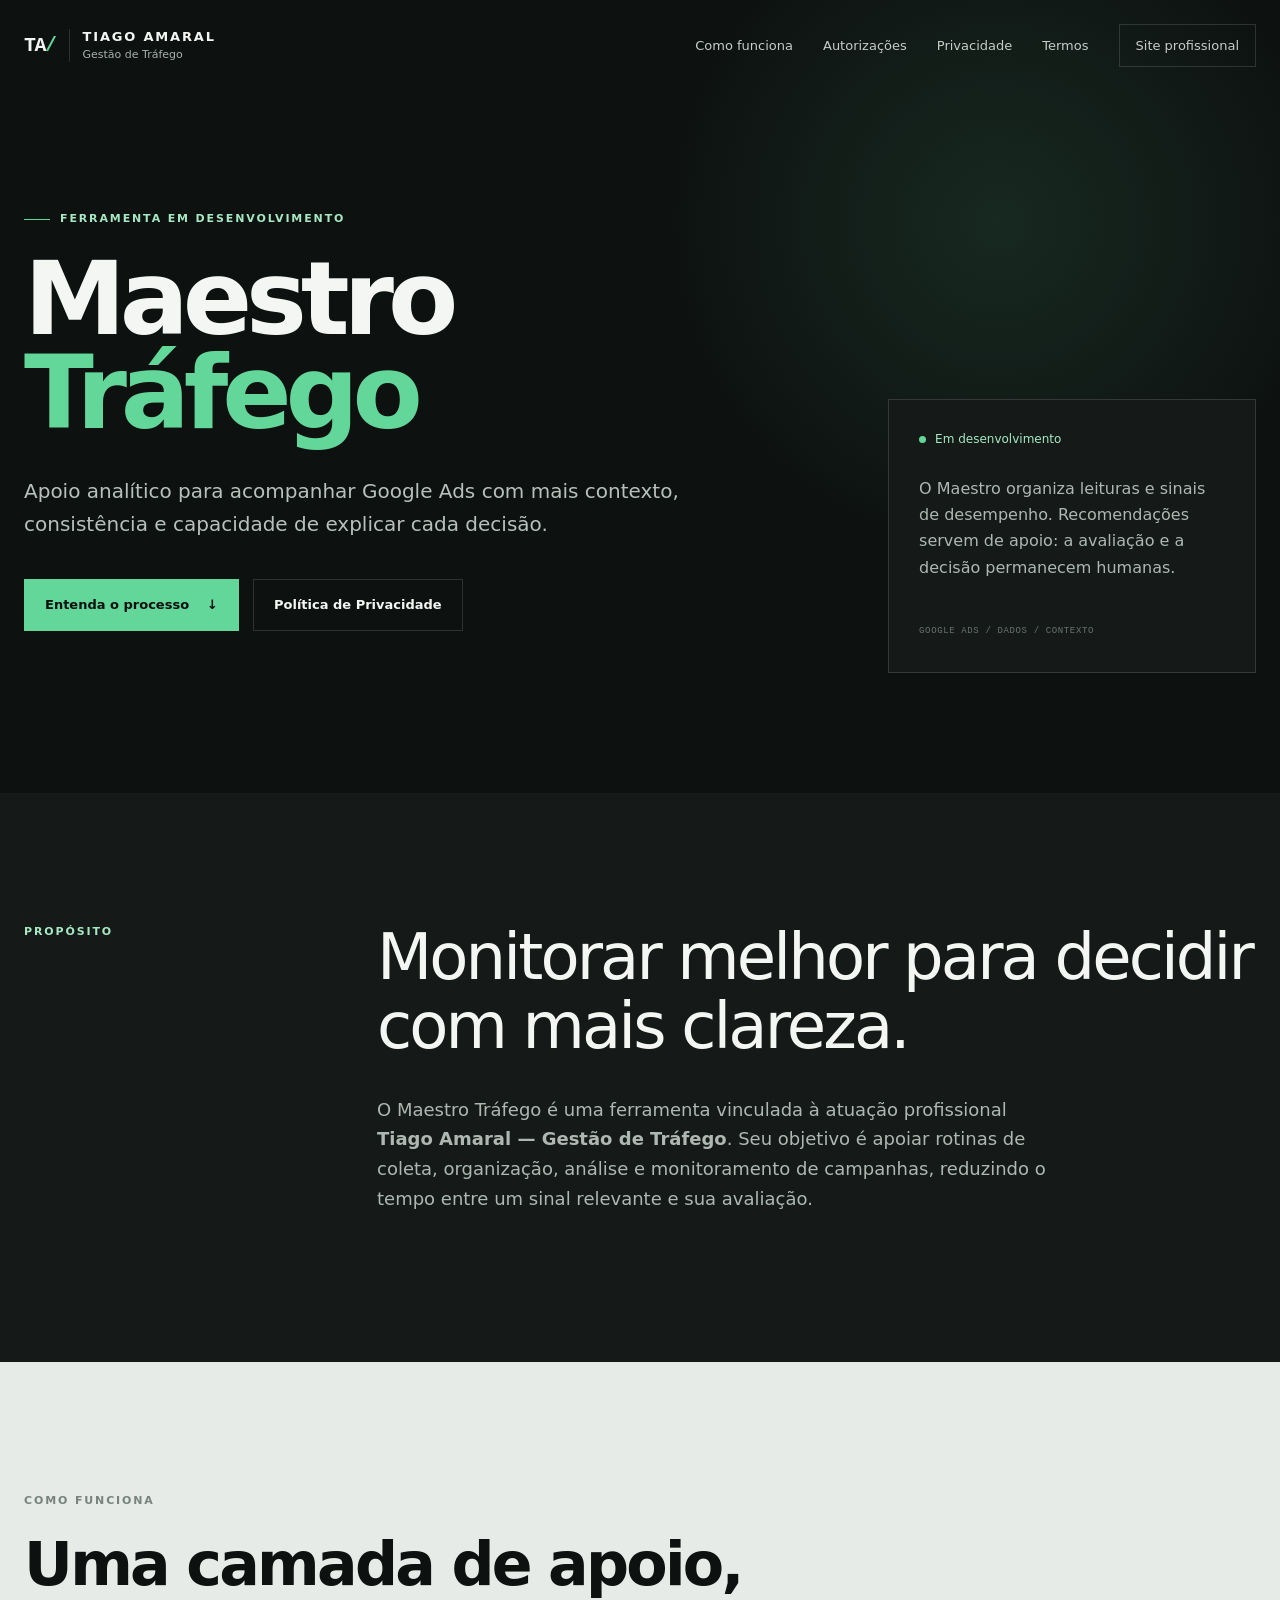
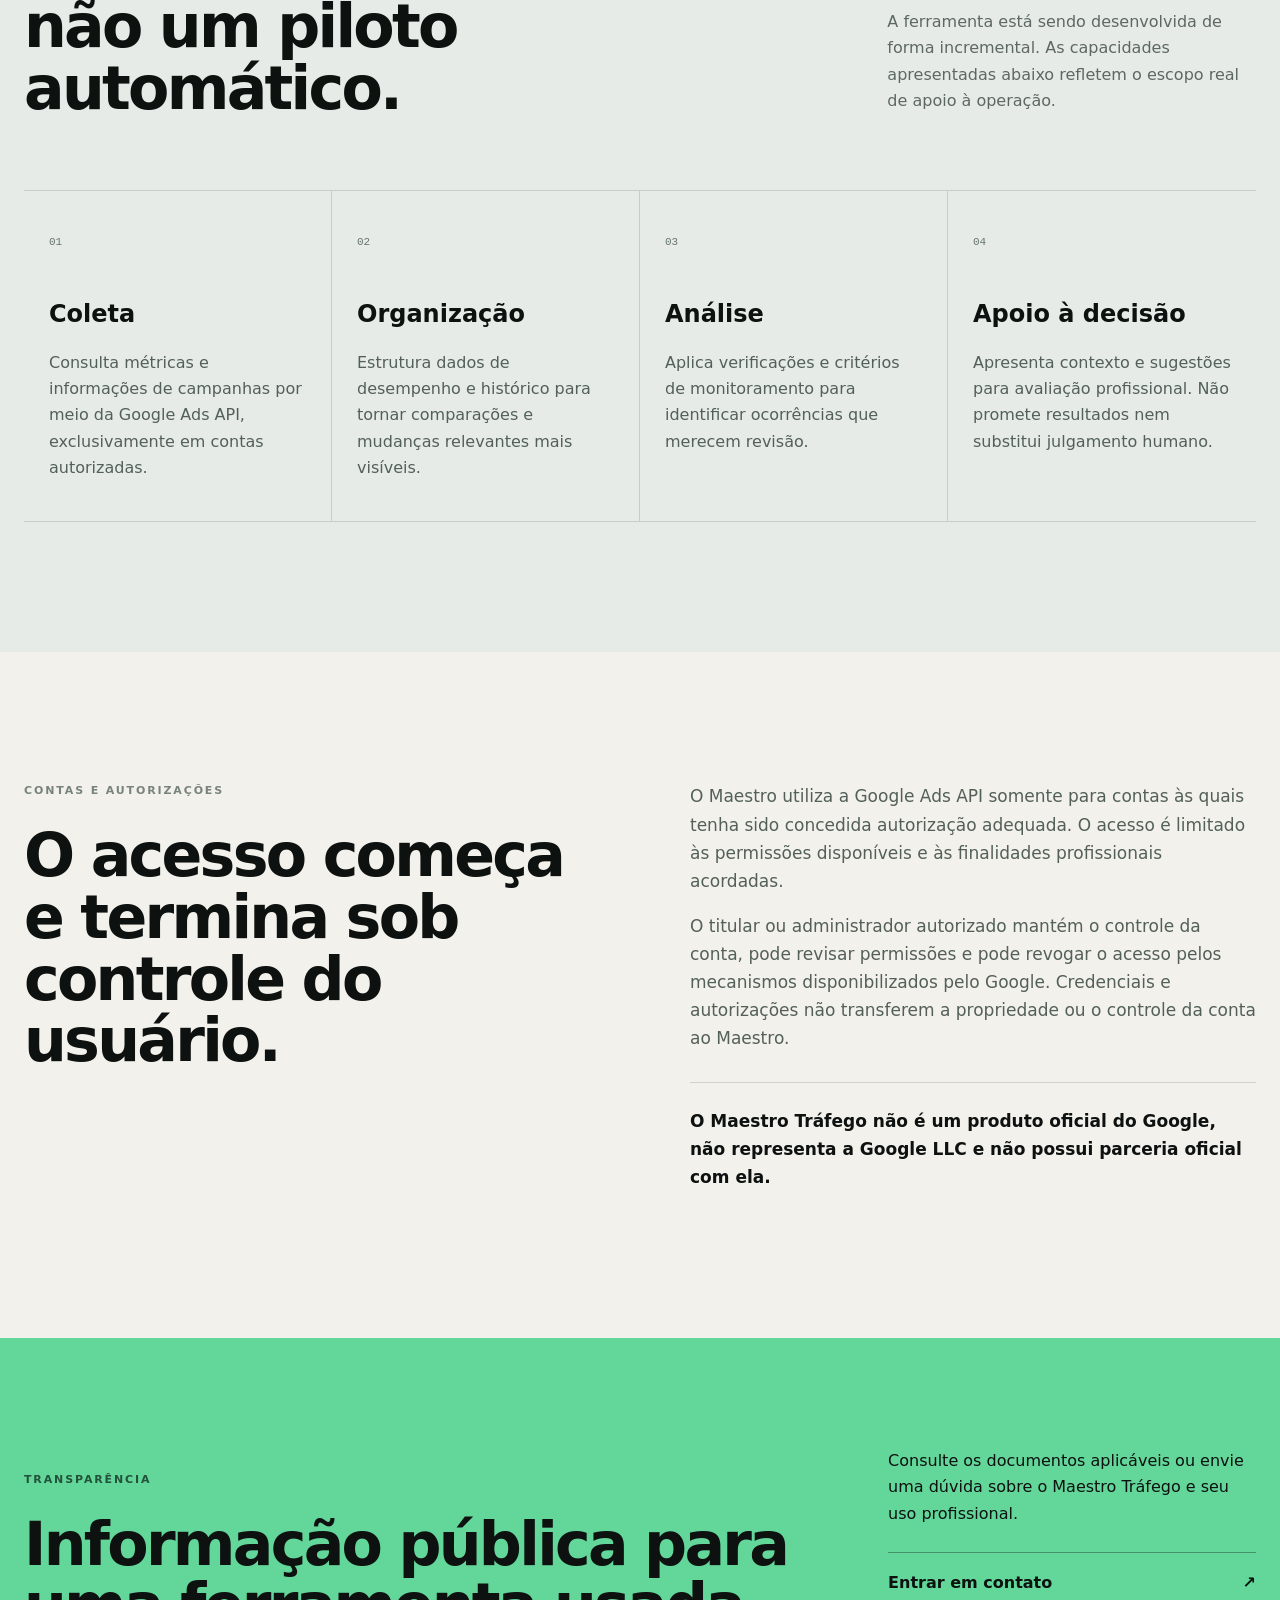
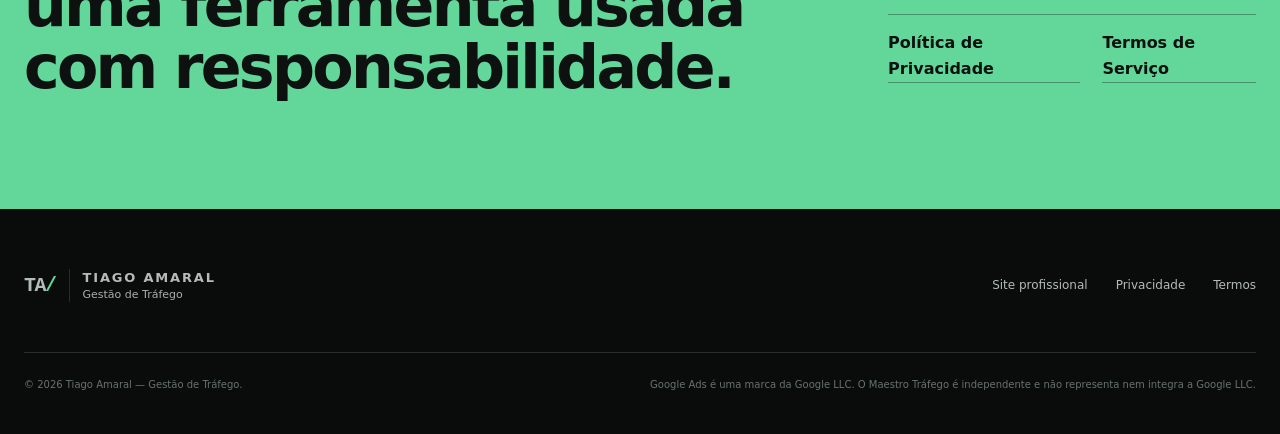
==== maestro.html @ c6087314 "Add public Maestro OAuth pages" ====
<!doctype html>
<html lang="pt-BR">
<head>
  <meta charset="utf-8">
  <meta name="viewport" content="width=device-width, initial-scale=1">
  <meta name="color-scheme" content="dark light">
  <meta name="theme-color" content="#0d1110">
  <title>Maestro Tráfego — Apoio à Gestão de Google Ads | Tiago Amaral</title>
  <meta name="description" content="Conheça o Maestro Tráfego, ferramenta em desenvolvimento para coleta, análise e monitoramento de contas Google Ads autorizadas, com decisão final humana.">
  <meta name="author" content="Tiago Amaral">
  <meta name="robots" content="index,follow,max-image-preview:large">
  <link rel="canonical" href="https://tibram88.github.io/tiago-amaral-gestao-trafego/maestro.html">
  <meta property="og:type" content="website">
  <meta property="og:locale" content="pt_BR">
  <meta property="og:title" content="Maestro Tráfego — Apoio à Gestão de Google Ads">
  <meta property="og:description" content="Coleta, análise e monitoramento de contas Google Ads autorizadas para apoiar decisões humanas.">
  <meta property="og:url" content="https://tibram88.github.io/tiago-amaral-gestao-trafego/maestro.html">
  <meta property="og:image" content="https://tibram88.github.io/tiago-amaral-gestao-trafego/assets/images/og-image.jpg">
  <meta property="og:image:width" content="1200">
  <meta property="og:image:height" content="630">
  <meta name="twitter:card" content="summary_large_image">
  <link rel="icon" href="favicon.svg" type="image/svg+xml">
  <link rel="stylesheet" href="css/style.css">
  <script defer src="js/main.js"></script>
</head>
<body class="product-page">
  <a class="skip-link" href="#conteudo">Ir para o conteúdo</a>
  <header class="site-header is-scrolled" data-header>
    <div class="container nav-wrap">
      <a class="brand" href="index.html" aria-label="Tiago Amaral — página inicial"><span class="brand-mark" aria-hidden="true">TA<span>/</span></span><span class="brand-copy"><strong>Tiago Amaral</strong><small>Gestão de Tráfego</small></span></a>
      <button class="nav-toggle" type="button" aria-expanded="false" aria-controls="menu-maestro" data-nav-toggle><span class="sr-only">Abrir menu</span><span></span><span></span></button>
      <nav id="menu-maestro" class="nav" aria-label="Navegação do Maestro" data-nav><a href="#como-funciona">Como funciona</a><a href="#autorizacoes">Autorizações</a><a href="privacy.html">Privacidade</a><a href="terms.html">Termos</a><a href="index.html" class="nav-cta">Site profissional</a></nav>
    </div>
  </header>

  <main id="conteudo">
    <section class="product-hero" aria-labelledby="maestro-title">
      <div class="container product-hero-grid">
        <div class="reveal">
          <p class="eyebrow"><span></span> Ferramenta em desenvolvimento</p>
          <h1 id="maestro-title">Maestro <em>Tráfego</em></h1>
          <p class="product-lead">Apoio analítico para acompanhar Google Ads com mais contexto, consistência e capacidade de explicar cada decisão.</p>
          <div class="hero-actions"><a class="btn btn-primary" href="#como-funciona">Entenda o processo <span aria-hidden="true">↓</span></a><a class="btn btn-ghost" href="privacy.html">Política de Privacidade</a></div>
        </div>
        <aside class="product-status reveal reveal-delay" aria-label="Estado atual do Maestro Tráfego">
          <span class="status"><i></i> Em desenvolvimento</span>
          <p>O Maestro organiza leituras e sinais de desempenho. Recomendações servem de apoio: a avaliação e a decisão permanecem humanas.</p>
          <small class="mono">GOOGLE ADS / DADOS / CONTEXTO</small>
        </aside>
      </div>
    </section>

    <section class="statement section-dark" aria-labelledby="proposito-title">
      <div class="container statement-grid reveal"><p class="section-kicker">Propósito</p><div><h2 id="proposito-title">Monitorar melhor para decidir com mais clareza.</h2><p>O Maestro Tráfego é uma ferramenta vinculada à atuação profissional <strong>Tiago Amaral — Gestão de Tráfego</strong>. Seu objetivo é apoiar rotinas de coleta, organização, análise e monitoramento de campanhas, reduzindo o tempo entre um sinal relevante e sua avaliação.</p></div></div>
    </section>

    <section class="product-process section-mist" id="como-funciona" aria-labelledby="process-title">
      <div class="container">
        <div class="section-head reveal"><div><p class="section-kicker">Como funciona</p><h2 id="process-title">Uma camada de apoio, não um piloto automático.</h2></div><p>A ferramenta está sendo desenvolvida de forma incremental. As capacidades apresentadas abaixo refletem o escopo real de apoio à operação.</p></div>
        <div class="product-grid">
          <article class="product-card reveal"><span>01</span><h3>Coleta</h3><p>Consulta métricas e informações de campanhas por meio da Google Ads API, exclusivamente em contas autorizadas.</p></article>
          <article class="product-card reveal"><span>02</span><h3>Organização</h3><p>Estrutura dados de desempenho e histórico para tornar comparações e mudanças relevantes mais visíveis.</p></article>
          <article class="product-card reveal"><span>03</span><h3>Análise</h3><p>Aplica verificações e critérios de monitoramento para identificar ocorrências que merecem revisão.</p></article>
          <article class="product-card reveal"><span>04</span><h3>Apoio à decisão</h3><p>Apresenta contexto e sugestões para avaliação profissional. Não promete resultados nem substitui julgamento humano.</p></article>
        </div>
      </div>
    </section>

    <section class="product-access section-light" id="autorizacoes" aria-labelledby="access-title">
      <div class="container access-grid">
        <div class="reveal"><p class="section-kicker">Contas e autorizações</p><h2 id="access-title">O acesso começa e termina sob controle do usuário.</h2></div>
        <div class="access-copy reveal"><p>O Maestro utiliza a Google Ads API somente para contas às quais tenha sido concedida autorização adequada. O acesso é limitado às permissões disponíveis e às finalidades profissionais acordadas.</p><p>O titular ou administrador autorizado mantém o controle da conta, pode revisar permissões e pode revogar o acesso pelos mecanismos disponibilizados pelo Google. Credenciais e autorizações não transferem a propriedade ou o controle da conta ao Maestro.</p><p><strong>O Maestro Tráfego não é um produto oficial do Google, não representa a Google LLC e não possui parceria oficial com ela.</strong></p></div>
      </div>
    </section>

    <section class="contact section-accent" aria-labelledby="contact-title">
      <div class="container contact-grid reveal"><div><p class="section-kicker">Transparência</p><h2 id="contact-title">Informação pública para uma ferramenta usada com responsabilidade.</h2></div><div class="contact-side"><p>Consulte os documentos aplicáveis ou envie uma dúvida sobre o Maestro Tráfego e seu uso profissional.</p><a class="contact-link" href="mailto:tiago_bruno@msn.com">Entrar em contato <span aria-hidden="true">↗</span></a><p class="document-links"><a href="privacy.html">Política de Privacidade</a><a href="terms.html">Termos de Serviço</a></p></div></div>
    </section>
  </main>

  <footer class="site-footer"><div class="container footer-top"><a class="brand brand-footer" href="index.html"><span class="brand-mark" aria-hidden="true">TA<span>/</span></span><span class="brand-copy"><strong>Tiago Amaral</strong><small>Gestão de Tráfego</small></span></a><div class="footer-links"><a href="index.html">Site profissional</a><a href="privacy.html">Privacidade</a><a href="terms.html">Termos</a></div></div><div class="container footer-bottom"><p>© <span data-year></span> Tiago Amaral — Gestão de Tráfego.</p><p>Google Ads é uma marca da Google LLC. O Maestro Tráfego é independente e não representa nem integra a Google LLC.</p></div></footer>
</body>
</html>
---- css/style.css ----
:root{--ink:#0d1110;--ink-2:#151a18;--ink-3:#1d2421;--paper:#f3f1ec;--white:#f4f6f3;--muted:#a8b0ab;--muted-dark:#5e6862;--green:#63d69a;--green-soft:#a6e8c3;--line:rgba(242,244,241,.14);--line-dark:rgba(13,17,16,.14);--max:1240px;--radius:2px;--ease:cubic-bezier(.2,.72,.2,1);--font:Inter,ui-sans-serif,system-ui,-apple-system,BlinkMacSystemFont,"Segoe UI",sans-serif;--mono:"SFMono-Regular",Consolas,"Liberation Mono",monospace}
*{box-sizing:border-box}html{scroll-behavior:smooth}body{margin:0;background:var(--ink);color:var(--white);font-family:var(--font);font-size:16px;line-height:1.65;-webkit-font-smoothing:antialiased}img{display:block;max-width:100%;height:auto}a{color:inherit;text-decoration:none}button{font:inherit}.container{width:min(calc(100% - 48px),var(--max));margin-inline:auto}.sr-only{position:absolute;width:1px;height:1px;padding:0;margin:-1px;overflow:hidden;clip:rect(0,0,0,0);white-space:nowrap;border:0}.skip-link{position:fixed;left:16px;top:12px;z-index:9999;background:var(--green);color:var(--ink);padding:10px 14px;transform:translateY(-150%);transition:.2s}.skip-link:focus{transform:none}.site-header{position:fixed;z-index:1000;inset:0 0 auto;height:92px;display:flex;align-items:center;transition:background .35s,border-color .35s,backdrop-filter .35s;border-bottom:1px solid transparent}.site-header.is-scrolled{background:rgba(13,17,16,.86);border-color:var(--line);backdrop-filter:blur(18px)}.nav-wrap{display:flex;align-items:center;justify-content:space-between}.brand{display:inline-flex;align-items:center;gap:13px}.brand-mark{font-family:var(--mono);font-size:20px;font-weight:800;letter-spacing:-1.5px;border-right:1px solid var(--line);padding-right:13px}.brand-mark span{color:var(--green)}.brand-copy{display:grid;line-height:1.1}.brand-copy strong{font-size:13px;text-transform:uppercase;letter-spacing:.14em}.brand-copy small{font-size:11px;color:var(--muted);margin-top:4px}.nav{display:flex;align-items:center;gap:30px;font-size:13px}.nav a{color:#c6cdc9;transition:color .2s}.nav a:hover,.nav a:focus-visible{color:var(--white)}.nav-cta{border:1px solid var(--line);padding:10px 16px}.nav-cta:hover{border-color:var(--green)!important}.nav-toggle{display:none;background:none;color:white;border:0;width:42px;height:42px}.hero{min-height:820px;padding:160px 0 54px;background:radial-gradient(circle at 72% 30%,rgba(99,214,154,.08),transparent 28%),var(--ink);overflow:hidden}.hero-grid{display:grid;grid-template-columns:minmax(0,1.1fr) minmax(380px,.72fr);gap:80px;align-items:center}.eyebrow,.section-kicker{margin:0 0 24px;text-transform:uppercase;letter-spacing:.17em;font-size:11px;font-weight:700}.eyebrow{display:flex;align-items:center;gap:10px;color:var(--green-soft)}.eyebrow span{width:26px;height:1px;background:var(--green)}h1,h2,h3,p{margin-top:0}.hero h1{max-width:780px;font-size:clamp(54px,6.4vw,94px);font-weight:590;line-height:.98;letter-spacing:-.055em;margin-bottom:30px}.hero h1 em{font-style:normal;color:var(--green)}.hero-lead{max-width:680px;color:#b8c0bb;font-size:18px;line-height:1.65}.hero-actions{display:flex;gap:14px;margin:38px 0 42px}.btn{display:inline-flex;align-items:center;justify-content:center;gap:18px;min-height:52px;padding:0 20px;border:1px solid var(--line);font-size:13px;font-weight:700;transition:transform .25s var(--ease),background .25s,border-color .25s}.btn:hover{transform:translateY(-2px)}.btn-primary{background:var(--green);border-color:var(--green);color:var(--ink)}.btn-primary:hover{background:var(--green-soft)}.btn-ghost:hover{border-color:#5f6b65}.hero-tags{display:flex;gap:0;list-style:none;padding:0;margin:0;color:#7f8983;font-family:var(--mono);font-size:11px;text-transform:uppercase;letter-spacing:.08em}.hero-tags li+li:before{content:"/";margin:0 10px;color:#3f4843}.hero-visual{position:relative;max-width:460px;justify-self:end}.photo-frame{position:relative;background:var(--ink-2)}.photo-frame:before{content:"";position:absolute;z-index:2;inset:0;border:1px solid rgba(255,255,255,.12);pointer-events:none}.photo-frame img{width:100%;aspect-ratio:3/4.08;object-fit:cover;object-position:center 34%;filter:saturate(.92) contrast(1.02)}.photo-caption{position:absolute;z-index:3;inset:auto 16px 14px;display:flex;justify-content:space-between;color:rgba(255,255,255,.72);font:10px var(--mono);text-transform:uppercase;letter-spacing:.08em}.signal-card{position:absolute;z-index:4;left:-86px;bottom:48px;width:270px;display:flex;gap:13px;align-items:flex-start;background:rgba(20,26,23,.94);border:1px solid var(--line);padding:17px 18px;box-shadow:0 18px 45px rgba(0,0,0,.3);backdrop-filter:blur(10px)}.signal-dot{width:8px;height:8px;flex:0 0 auto;border-radius:50%;background:var(--green);box-shadow:0 0 0 5px rgba(99,214,154,.1);margin-top:5px}.signal-card strong,.signal-card small{display:block}.signal-card strong{font-size:12px}.signal-card small{margin-top:3px;color:var(--muted);font:10px var(--mono)}.hero-rule{display:flex;align-items:center;gap:18px;margin-top:65px;color:#69726d}.hero-rule span{height:1px;flex:1;background:var(--line)}.hero-rule small{font:9px var(--mono);text-transform:uppercase;letter-spacing:.18em}.section-dark{background:var(--ink-2);color:var(--white)}.section-light{background:var(--paper);color:var(--ink)}.section-mist{background:#e6ebe7;color:var(--ink)}.section-accent{background:var(--green);color:var(--ink)}.statement{padding:130px 0}.statement-grid{display:grid;grid-template-columns:1fr 3fr;gap:60px}.section-kicker{color:#78837d}.section-dark .section-kicker{color:var(--green-soft)}.statement h2{max-width:920px;font-size:clamp(40px,5vw,66px);line-height:1.08;letter-spacing:-.045em;font-weight:540;margin-bottom:34px}.statement p:not(.section-kicker){max-width:690px;font-size:18px;color:#aeb7b2}.services{padding:130px 0 140px}.section-head{display:grid;grid-template-columns:1.7fr .8fr;gap:80px;align-items:end;margin-bottom:70px}.section-head h2,.method h2,.technology h2,.about h2,.context h2,.contact h2{font-size:clamp(40px,4.7vw,68px);line-height:1.03;letter-spacing:-.045em;font-weight:560;margin:0}.section-head>p{color:var(--muted-dark);margin:0 0 5px}.service-list{border-top:1px solid var(--line-dark)}.service-item{position:relative;display:grid;grid-template-columns:72px minmax(230px,.8fr) minmax(300px,1.2fr) 30px;gap:30px;align-items:start;padding:37px 4px;border-bottom:1px solid var(--line-dark);transition:padding .3s var(--ease),background .3s}.service-item:hover{padding-left:16px;padding-right:16px;background:rgba(255,255,255,.35)}.service-no{font:11px var(--mono);color:#748078;padding-top:5px}.service-item h3{font-size:24px;line-height:1.25;margin:0;font-weight:600}.service-item p{margin:0;color:#58635d}.service-arrow{font-size:18px;justify-self:end}.method{padding:140px 0}.method-grid{display:grid;grid-template-columns:.85fr 1.35fr;gap:100px}.method-intro{position:sticky;top:140px;align-self:start}.method-intro>p:not(.section-kicker){color:var(--muted);max-width:460px;font-size:17px;margin-top:24px}.method-note{margin-top:56px;padding:22px 0;border-top:1px solid var(--line);border-bottom:1px solid var(--line)}.method-note span{display:block;color:var(--green);font-size:10px;margin-bottom:10px}.method-note strong{font-size:14px;line-height:1.55}.mono{font-family:var(--mono);letter-spacing:.07em}.method-steps{list-style:none;padding:0;margin:0;border-top:1px solid var(--line)}.method-steps li{display:grid;grid-template-columns:56px 1fr 180px;gap:24px;padding:35px 0;border-bottom:1px solid var(--line);align-items:start}.method-steps>li>span{font:11px var(--mono);color:var(--green)}.method-steps h3{font-size:25px;margin-bottom:8px}.method-steps p{color:#9ea8a2;margin:0;max-width:520px}.method-steps small{color:#717c76;font:10px var(--mono);text-transform:uppercase;text-align:right;margin-top:5px}.technology{padding:130px 0}.tech-grid{display:grid;grid-template-columns:1fr 1.05fr;gap:105px;align-items:center}.tech-panel{background:var(--ink);color:var(--white);padding:32px;min-height:500px;box-shadow:0 35px 70px rgba(13,17,16,.16);display:flex;flex-direction:column}.tech-panel-top{display:flex;justify-content:space-between;border-bottom:1px solid var(--line);padding-bottom:22px;font-size:10px;color:#79847e}.status{display:flex;align-items:center;gap:9px;color:#c8d0cb}.status i{width:7px;height:7px;background:var(--green);border-radius:50%}.data-lines{display:flex;flex-direction:column;justify-content:center;gap:21px;flex:1}.data-lines span{height:14px;width:var(--w);background:linear-gradient(90deg,var(--green),rgba(99,214,154,.15));position:relative}.data-lines span:after{content:"";position:absolute;right:-1px;top:-5px;width:1px;height:24px;background:var(--green-soft)}.tech-labels{display:grid;grid-template-columns:repeat(4,1fr);gap:10px;border-top:1px solid var(--line);padding-top:15px;color:#7e8983;font:9px var(--mono);text-transform:uppercase}.tech-panel p{font-size:22px;line-height:1.3;letter-spacing:-.02em;margin:32px 0 0;max-width:430px}.tech-copy>p:not(.section-kicker){font-size:17px;color:#52605a}.tech-copy h2{margin-bottom:30px}.text-link{display:inline-flex;gap:16px;margin-top:20px;padding-bottom:5px;border-bottom:1px solid var(--ink);font-size:13px;font-weight:700}.about{padding:140px 0}.about-grid{display:grid;grid-template-columns:.82fr 1.18fr;gap:100px;align-items:center}.about-photo{position:relative}.about-photo img{width:100%;aspect-ratio:4/5;object-fit:cover;object-position:center 26%;filter:saturate(.86)}.image-index{position:absolute;left:0;bottom:-28px;font-size:9px;color:#6d7972}.about-copy{max-width:650px}.about-copy h2{margin-bottom:26px}.about-lead{font-size:24px;line-height:1.45!important;color:var(--ink)!important}.about-copy>p:not(.section-kicker){color:#536059;font-size:17px}.principles{display:grid;margin-top:42px;border-top:1px solid var(--line-dark)}.principles span{display:flex;gap:18px;align-items:center;padding:15px 0;border-bottom:1px solid var(--line-dark);font-size:13px;font-weight:650}.principles small{font:9px var(--mono);color:#738078}.context{padding:120px 0}.context-grid{display:grid;grid-template-columns:1.05fr .72fr;gap:110px;align-items:center}.context-copy p:not(.section-kicker){max-width:580px;color:var(--muted);font-size:17px;margin-top:30px}.context-photo{max-width:460px;justify-self:end}.context-photo img{aspect-ratio:4/5;object-fit:cover;object-position:center 12%;filter:saturate(.8) brightness(.9)}.contact{padding:110px 0}.contact-grid{display:grid;grid-template-columns:1.35fr .65fr;gap:100px;align-items:end}.contact .section-kicker{color:#22523a}.contact h2{max-width:800px}.contact-side p{font-size:16px;max-width:420px}.contact-link{display:flex;justify-content:space-between;align-items:center;border-top:1px solid rgba(13,17,16,.35);border-bottom:1px solid rgba(13,17,16,.35);padding:17px 0;font-weight:750;margin:25px 0 15px}.contact-link:hover{padding-left:6px;padding-right:6px}.contact-hint{display:block;color:#24563c;font-size:11px}.site-footer{background:#090c0b;color:#b4bcb7;padding:60px 0 30px}.footer-top{display:flex;justify-content:space-between;align-items:center;padding-bottom:50px;border-bottom:1px solid var(--line)}.footer-links{display:flex;gap:28px;font-size:12px}.footer-links a:hover{color:var(--green)}.footer-bottom{display:flex;justify-content:space-between;gap:30px;padding-top:24px;font-size:10px;color:#69736d}.footer-bottom p:last-child{max-width:620px;text-align:right}.reveal{opacity:0;transform:translateY(18px);transition:opacity .7s var(--ease),transform .7s var(--ease)}.reveal.is-visible{opacity:1;transform:none}.reveal-delay{transition-delay:.12s}.legal-page{background:var(--paper);color:var(--ink)}.legal-main{padding:160px 0 110px}.legal-back{font-size:12px;color:#c8cfca}.legal-hero{padding:70px 0 60px;border-bottom:1px solid var(--line-dark)}.legal-hero h1{font-size:clamp(48px,6vw,82px);letter-spacing:-.05em;line-height:1;margin-bottom:22px}.legal-hero>p:last-child{color:#69746e;font-size:12px}.legal-content{display:grid;grid-template-columns:230px minmax(0,780px);gap:90px;padding-top:70px}.legal-index{position:sticky;top:125px;align-self:start;display:grid;gap:9px;font-size:12px}.legal-index strong{margin-bottom:8px}.legal-index a{color:#68736d}.legal-index a:hover{color:var(--ink)}.legal-content article section{padding:32px 0;border-top:1px solid var(--line-dark)}.legal-content article section:first-of-type{margin-top:38px}.legal-content h2{font-size:27px;letter-spacing:-.02em}.legal-content p{color:#4f5b55}.legal-lead{font-size:22px!important;line-height:1.55;color:var(--ink)!important}.legal-footer a{color:var(--green)}
:focus-visible{outline:2px solid var(--green);outline-offset:4px}@media (max-width:980px){.hero-grid,.method-grid,.tech-grid,.about-grid,.context-grid,.contact-grid{grid-template-columns:1fr}.hero{padding-top:145px}.hero-grid{gap:65px}.hero-visual{justify-self:start;width:min(100%,500px);margin-left:70px}.method-intro{position:static}.method-grid{gap:60px}.tech-grid,.about-grid,.context-grid{gap:65px}.tech-visual{order:2}.tech-copy{order:1}.about-photo{max-width:560px}.context-photo{justify-self:start}.contact-grid{gap:45px}.section-head{grid-template-columns:1fr;gap:25px}.service-item{grid-template-columns:55px 1fr 1.3fr 25px}.statement-grid{grid-template-columns:1fr;gap:20px}.legal-content{grid-template-columns:1fr}.legal-index{position:static;grid-template-columns:repeat(3,1fr);border-bottom:1px solid var(--line-dark);padding-bottom:30px}.legal-index strong{grid-column:1/-1}}
@media (max-width:760px){.container{width:min(calc(100% - 32px),var(--max))}.site-header{height:76px}.brand-copy{display:none}.brand-mark{border:0;padding:0}.nav-toggle{display:grid;place-content:center;gap:6px}.nav-toggle span:not(.sr-only){display:block;width:22px;height:1px;background:white;transition:.25s}.nav-toggle[aria-expanded="true"] span:nth-last-child(2){transform:translateY(3.5px) rotate(45deg)}.nav-toggle[aria-expanded="true"] span:last-child{transform:translateY(-3.5px) rotate(-45deg)}.nav{position:fixed;top:76px;left:0;right:0;display:grid;gap:0;background:rgba(13,17,16,.98);padding:14px 16px 26px;border-bottom:1px solid var(--line);transform:translateY(-130%);transition:transform .35s var(--ease);z-index:-1}.nav.is-open{transform:none}.nav a{padding:14px 6px;border-bottom:1px solid var(--line)}.nav-cta{border:0;padding:14px 6px}.hero{min-height:auto;padding:120px 0 42px}.hero h1{font-size:clamp(48px,15vw,68px)}.hero-lead{font-size:16px}.hero-actions{display:grid}.btn{width:100%}.hero-tags{flex-wrap:wrap;row-gap:8px}.hero-visual{margin-left:24px;width:calc(100% - 24px)}.signal-card{left:-24px;bottom:28px;width:245px}.hero-rule{margin-top:50px}.statement,.services,.method,.technology,.about,.context{padding:90px 0}.statement h2,.section-head h2,.method h2,.technology h2,.about h2,.context h2,.contact h2{font-size:clamp(38px,12vw,54px)}.section-head{margin-bottom:45px}.service-item{grid-template-columns:40px 1fr 24px;gap:14px;padding:28px 0}.service-item h3{font-size:21px}.service-item p{grid-column:2/4}.service-arrow{grid-column:3;grid-row:1}.method-steps li{grid-template-columns:38px 1fr;gap:14px}.method-steps small{grid-column:2;text-align:left}.tech-panel{min-height:400px;padding:22px}.tech-labels{grid-template-columns:1fr 1fr}.about-grid{gap:55px}.about-lead{font-size:21px}.context-grid{gap:50px}.contact{padding:82px 0}.footer-top,.footer-bottom{align-items:flex-start;flex-direction:column}.footer-links{display:grid;grid-template-columns:1fr 1fr}.footer-bottom p:last-child{text-align:left}.legal-main{padding-top:100px}.legal-hero{padding:55px 0 45px}.legal-content{padding-top:45px}.legal-index{grid-template-columns:1fr 1fr;gap:8px}.legal-back{font-size:11px}}
@media (prefers-reduced-motion:reduce){html{scroll-behavior:auto}*,*:before,*:after{animation-duration:.01ms!important;transition-duration:.01ms!important}.reveal{opacity:1;transform:none}}
.legal-nav{display:flex;align-items:center;gap:24px;font-size:12px;color:#c8cfca}.legal-nav a:hover{color:var(--green)}.product-page{background:var(--ink);color:var(--white)}.product-hero{padding:210px 0 120px;background:radial-gradient(circle at 78% 28%,rgba(99,214,154,.12),transparent 30%),var(--ink)}.product-hero-grid{display:grid;grid-template-columns:minmax(0,1.35fr) minmax(300px,.65fr);gap:100px;align-items:end}.product-hero h1{font-size:clamp(62px,8vw,112px);line-height:.92;letter-spacing:-.06em;font-weight:580;margin-bottom:34px}.product-hero h1 em{font-style:normal;color:var(--green)}.product-lead{max-width:740px;font-size:20px;color:#b8c0bb}.product-status{border:1px solid var(--line);padding:30px;background:var(--ink-2)}.product-status .status{color:var(--green-soft);font-size:12px}.product-status p{margin:26px 0 34px;color:#aeb7b2}.product-status small{font-size:9px;color:#69736d}.product-process,.product-access{padding:130px 0}.product-grid{display:grid;grid-template-columns:repeat(4,1fr);border-top:1px solid var(--line-dark);border-bottom:1px solid var(--line-dark)}.product-card{padding:36px 25px 40px;border-right:1px solid var(--line-dark)}.product-card:last-child{border-right:0}.product-card>span{font:11px var(--mono);color:#68756e}.product-card h3{font-size:24px;margin:42px 0 15px}.product-card p{color:#536059;margin:0}.access-grid{display:grid;grid-template-columns:1fr 1fr;gap:100px}.access-grid h2{font-size:clamp(40px,4.7vw,68px);line-height:1.03;letter-spacing:-.045em;font-weight:560}.access-copy{font-size:17px;color:#536059}.access-copy p:last-child{color:var(--ink);border-top:1px solid var(--line-dark);padding-top:24px;margin-top:30px}.document-links{display:flex;gap:22px;font-size:12px;font-weight:700}.document-links a{border-bottom:1px solid rgba(13,17,16,.35)}
@media (max-width:980px){.product-hero-grid,.access-grid{grid-template-columns:1fr}.product-hero-grid{gap:55px}.product-grid{grid-template-columns:1fr 1fr}.product-card:nth-child(2){border-right:0}.product-card:nth-child(-n+2){border-bottom:1px solid var(--line-dark)}}
@media (max-width:760px){.legal-nav{gap:13px}.legal-nav a{font-size:10px}.product-hero{padding:135px 0 82px}.product-hero h1{font-size:clamp(56px,18vw,82px)}.product-lead{font-size:17px}.product-process,.product-access{padding:90px 0}.product-grid{grid-template-columns:1fr}.product-card,.product-card:nth-child(2){border-right:0;border-bottom:1px solid var(--line-dark)}.product-card:last-child{border-bottom:0}.document-links{flex-direction:column;gap:10px}}
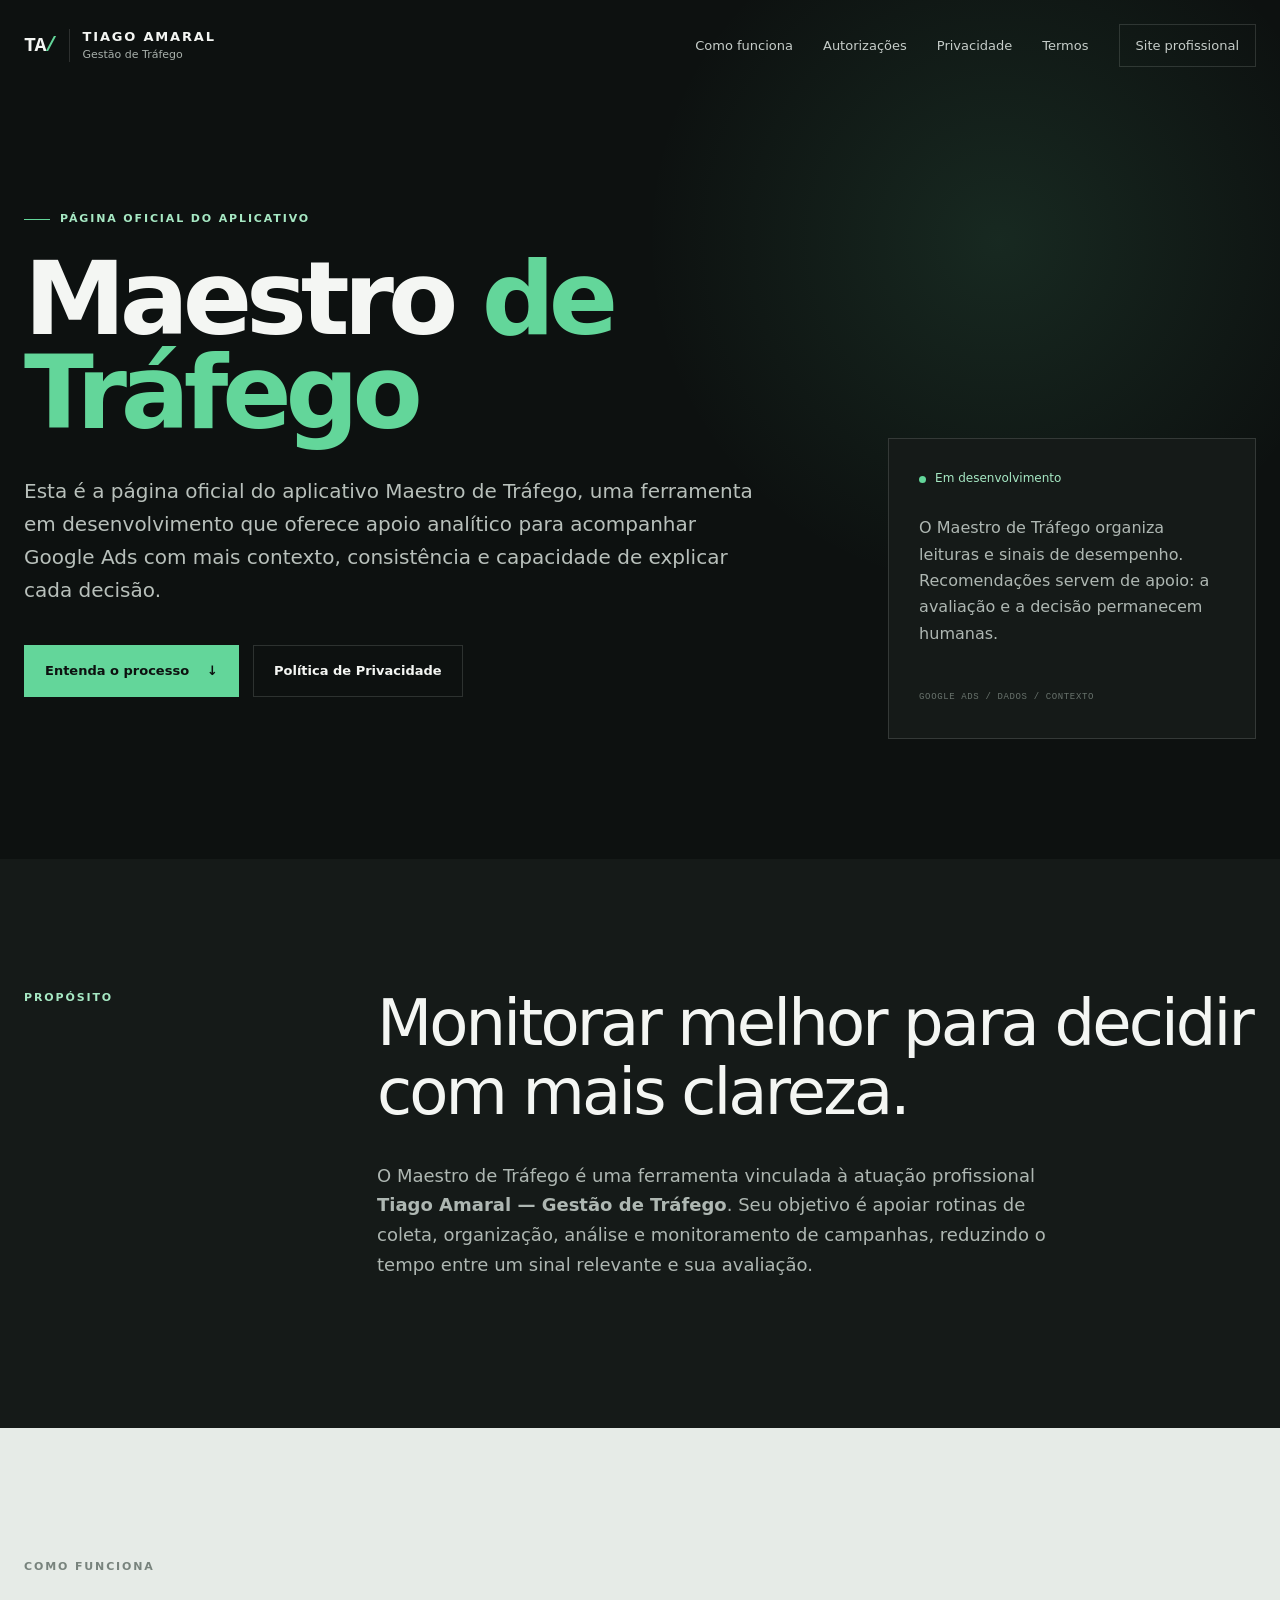
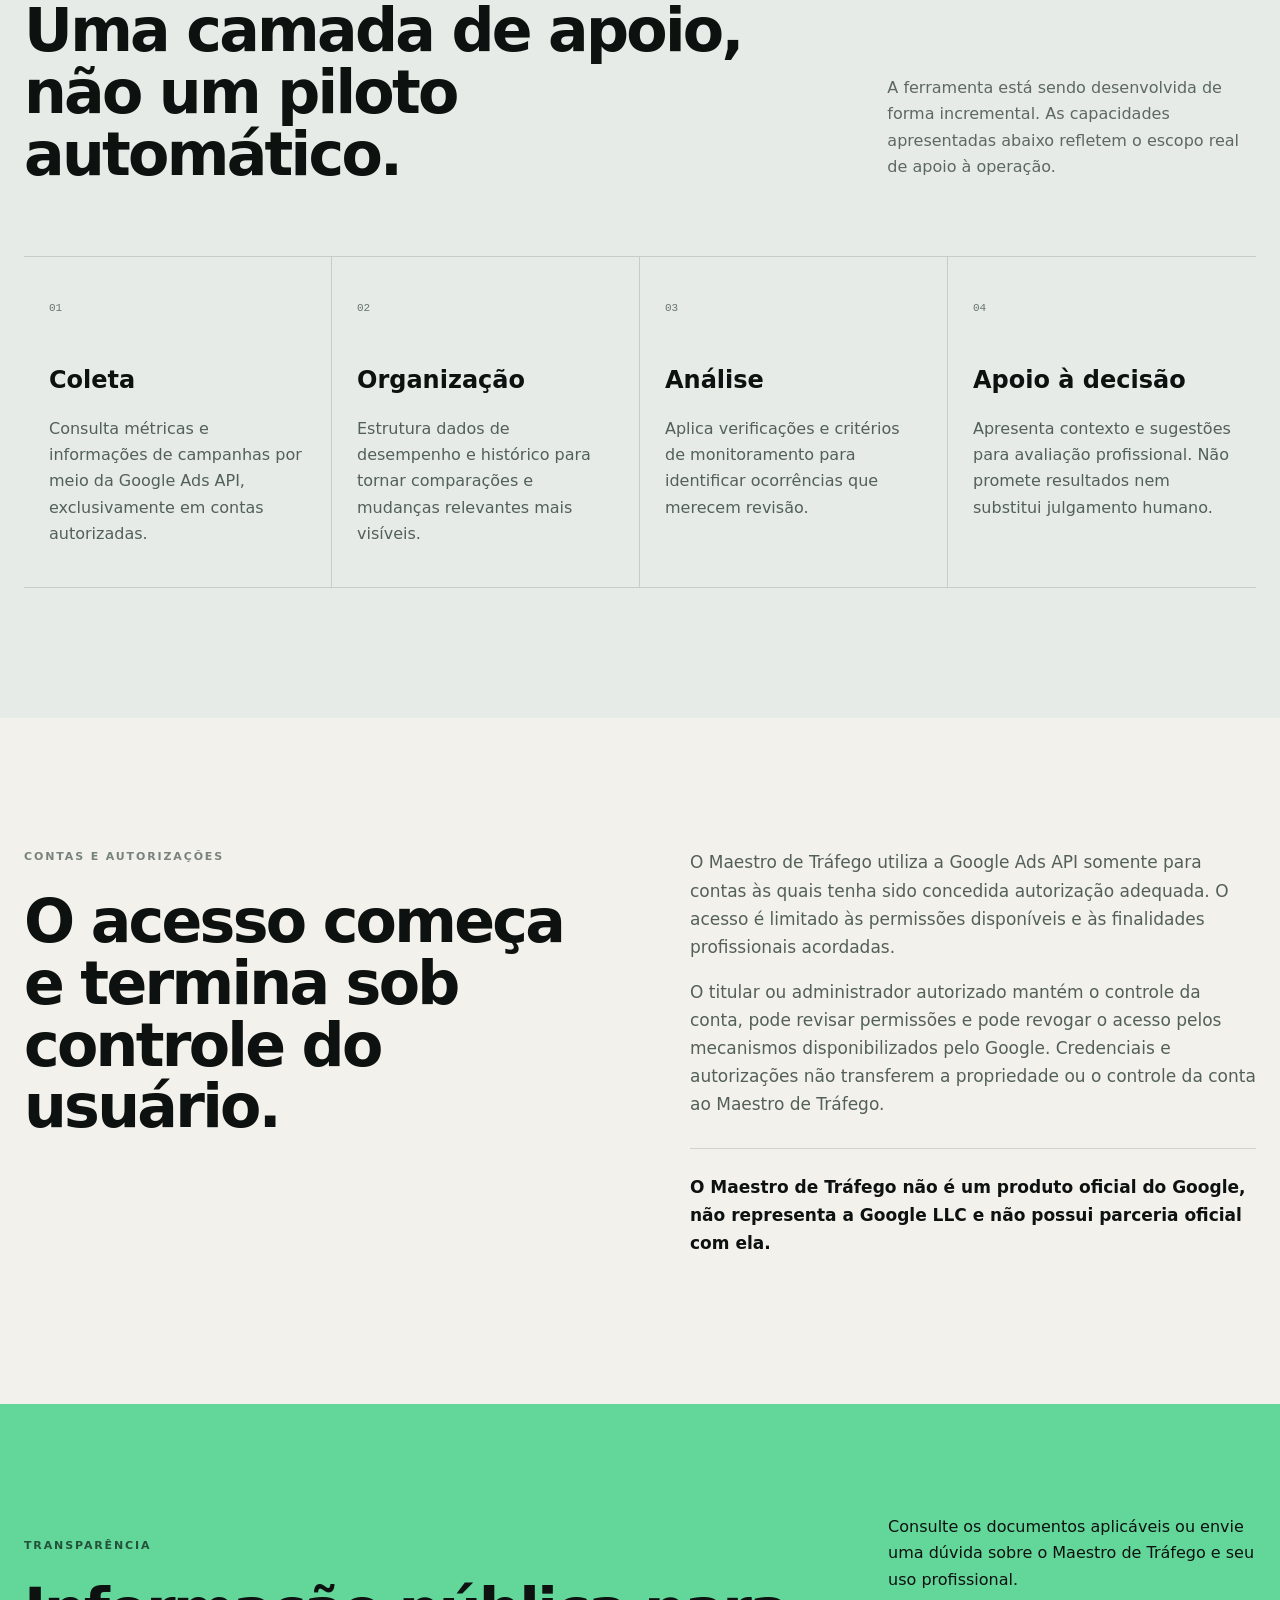
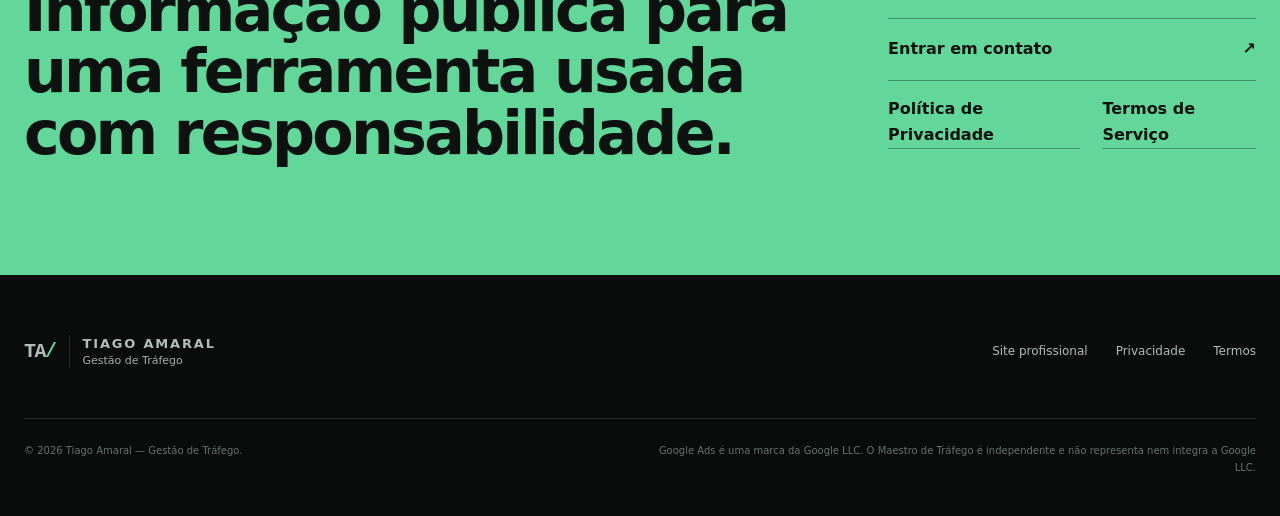
==== commit 2098fcf9: "Align Maestro de Trafego OAuth app name" ====
--- a/maestro.html
+++ b/maestro.html
@@ -5,20 +5,24 @@
   <meta name="viewport" content="width=device-width, initial-scale=1">
   <meta name="color-scheme" content="dark light">
   <meta name="theme-color" content="#0d1110">
-  <title>Maestro Tráfego — Apoio à Gestão de Google Ads | Tiago Amaral</title>
-  <meta name="description" content="Conheça o Maestro Tráfego, ferramenta em desenvolvimento para coleta, análise e monitoramento de contas Google Ads autorizadas, com decisão final humana.">
+  <title>Maestro de Tráfego — Aplicativo de Apoio à Gestão de Google Ads</title>
+  <meta name="description" content="Página oficial do aplicativo Maestro de Tráfego, ferramenta em desenvolvimento para coleta, análise e monitoramento de contas Google Ads autorizadas.">
+  <meta name="application-name" content="Maestro de Tráfego">
   <meta name="author" content="Tiago Amaral">
   <meta name="robots" content="index,follow,max-image-preview:large">
   <link rel="canonical" href="https://tibram88.github.io/tiago-amaral-gestao-trafego/maestro.html">
   <meta property="og:type" content="website">
   <meta property="og:locale" content="pt_BR">
-  <meta property="og:title" content="Maestro Tráfego — Apoio à Gestão de Google Ads">
-  <meta property="og:description" content="Coleta, análise e monitoramento de contas Google Ads autorizadas para apoiar decisões humanas.">
+  <meta property="og:site_name" content="Maestro de Tráfego">
+  <meta property="og:title" content="Maestro de Tráfego — Aplicativo de Apoio à Gestão de Google Ads">
+  <meta property="og:description" content="Página oficial do aplicativo Maestro de Tráfego para coleta, análise e monitoramento de contas Google Ads autorizadas.">
   <meta property="og:url" content="https://tibram88.github.io/tiago-amaral-gestao-trafego/maestro.html">
   <meta property="og:image" content="https://tibram88.github.io/tiago-amaral-gestao-trafego/assets/images/og-image.jpg">
   <meta property="og:image:width" content="1200">
   <meta property="og:image:height" content="630">
   <meta name="twitter:card" content="summary_large_image">
+  <meta name="twitter:title" content="Maestro de Tráfego — Aplicativo de Apoio à Gestão de Google Ads">
+  <meta name="twitter:description" content="Página oficial do aplicativo Maestro de Tráfego para coleta, análise e monitoramento de contas Google Ads autorizadas.">
   <link rel="icon" href="favicon.svg" type="image/svg+xml">
   <link rel="stylesheet" href="css/style.css">
   <script defer src="js/main.js"></script>
@@ -29,7 +33,7 @@
     <div class="container nav-wrap">
       <a class="brand" href="index.html" aria-label="Tiago Amaral — página inicial"><span class="brand-mark" aria-hidden="true">TA<span>/</span></span><span class="brand-copy"><strong>Tiago Amaral</strong><small>Gestão de Tráfego</small></span></a>
       <button class="nav-toggle" type="button" aria-expanded="false" aria-controls="menu-maestro" data-nav-toggle><span class="sr-only">Abrir menu</span><span></span><span></span></button>
-      <nav id="menu-maestro" class="nav" aria-label="Navegação do Maestro" data-nav><a href="#como-funciona">Como funciona</a><a href="#autorizacoes">Autorizações</a><a href="privacy.html">Privacidade</a><a href="terms.html">Termos</a><a href="index.html" class="nav-cta">Site profissional</a></nav>
+      <nav id="menu-maestro" class="nav" aria-label="Navegação do Maestro de Tráfego" data-nav><a href="#como-funciona">Como funciona</a><a href="#autorizacoes">Autorizações</a><a href="privacy.html">Privacidade</a><a href="terms.html">Termos</a><a href="index.html" class="nav-cta">Site profissional</a></nav>
     </div>
   </header>
 
@@ -37,21 +41,21 @@
     <section class="product-hero" aria-labelledby="maestro-title">
       <div class="container product-hero-grid">
         <div class="reveal">
-          <p class="eyebrow"><span></span> Ferramenta em desenvolvimento</p>
-          <h1 id="maestro-title">Maestro <em>Tráfego</em></h1>
-          <p class="product-lead">Apoio analítico para acompanhar Google Ads com mais contexto, consistência e capacidade de explicar cada decisão.</p>
+          <p class="eyebrow"><span></span> Página oficial do aplicativo</p>
+          <h1 id="maestro-title">Maestro <em>de Tráfego</em></h1>
+          <p class="product-lead">Esta é a página oficial do aplicativo Maestro de Tráfego, uma ferramenta em desenvolvimento que oferece apoio analítico para acompanhar Google Ads com mais contexto, consistência e capacidade de explicar cada decisão.</p>
           <div class="hero-actions"><a class="btn btn-primary" href="#como-funciona">Entenda o processo <span aria-hidden="true">↓</span></a><a class="btn btn-ghost" href="privacy.html">Política de Privacidade</a></div>
         </div>
-        <aside class="product-status reveal reveal-delay" aria-label="Estado atual do Maestro Tráfego">
+        <aside class="product-status reveal reveal-delay" aria-label="Estado atual do Maestro de Tráfego">
           <span class="status"><i></i> Em desenvolvimento</span>
-          <p>O Maestro organiza leituras e sinais de desempenho. Recomendações servem de apoio: a avaliação e a decisão permanecem humanas.</p>
+          <p>O Maestro de Tráfego organiza leituras e sinais de desempenho. Recomendações servem de apoio: a avaliação e a decisão permanecem humanas.</p>
           <small class="mono">GOOGLE ADS / DADOS / CONTEXTO</small>
         </aside>
       </div>
     </section>
 
     <section class="statement section-dark" aria-labelledby="proposito-title">
-      <div class="container statement-grid reveal"><p class="section-kicker">Propósito</p><div><h2 id="proposito-title">Monitorar melhor para decidir com mais clareza.</h2><p>O Maestro Tráfego é uma ferramenta vinculada à atuação profissional <strong>Tiago Amaral — Gestão de Tráfego</strong>. Seu objetivo é apoiar rotinas de coleta, organização, análise e monitoramento de campanhas, reduzindo o tempo entre um sinal relevante e sua avaliação.</p></div></div>
+      <div class="container statement-grid reveal"><p class="section-kicker">Propósito</p><div><h2 id="proposito-title">Monitorar melhor para decidir com mais clareza.</h2><p>O Maestro de Tráfego é uma ferramenta vinculada à atuação profissional <strong>Tiago Amaral — Gestão de Tráfego</strong>. Seu objetivo é apoiar rotinas de coleta, organização, análise e monitoramento de campanhas, reduzindo o tempo entre um sinal relevante e sua avaliação.</p></div></div>
     </section>
 
     <section class="product-process section-mist" id="como-funciona" aria-labelledby="process-title">
@@ -69,15 +73,15 @@
     <section class="product-access section-light" id="autorizacoes" aria-labelledby="access-title">
       <div class="container access-grid">
         <div class="reveal"><p class="section-kicker">Contas e autorizações</p><h2 id="access-title">O acesso começa e termina sob controle do usuário.</h2></div>
-        <div class="access-copy reveal"><p>O Maestro utiliza a Google Ads API somente para contas às quais tenha sido concedida autorização adequada. O acesso é limitado às permissões disponíveis e às finalidades profissionais acordadas.</p><p>O titular ou administrador autorizado mantém o controle da conta, pode revisar permissões e pode revogar o acesso pelos mecanismos disponibilizados pelo Google. Credenciais e autorizações não transferem a propriedade ou o controle da conta ao Maestro.</p><p><strong>O Maestro Tráfego não é um produto oficial do Google, não representa a Google LLC e não possui parceria oficial com ela.</strong></p></div>
+        <div class="access-copy reveal"><p>O Maestro de Tráfego utiliza a Google Ads API somente para contas às quais tenha sido concedida autorização adequada. O acesso é limitado às permissões disponíveis e às finalidades profissionais acordadas.</p><p>O titular ou administrador autorizado mantém o controle da conta, pode revisar permissões e pode revogar o acesso pelos mecanismos disponibilizados pelo Google. Credenciais e autorizações não transferem a propriedade ou o controle da conta ao Maestro de Tráfego.</p><p><strong>O Maestro de Tráfego não é um produto oficial do Google, não representa a Google LLC e não possui parceria oficial com ela.</strong></p></div>
       </div>
     </section>
 
     <section class="contact section-accent" aria-labelledby="contact-title">
-      <div class="container contact-grid reveal"><div><p class="section-kicker">Transparência</p><h2 id="contact-title">Informação pública para uma ferramenta usada com responsabilidade.</h2></div><div class="contact-side"><p>Consulte os documentos aplicáveis ou envie uma dúvida sobre o Maestro Tráfego e seu uso profissional.</p><a class="contact-link" href="mailto:tiago_bruno@msn.com">Entrar em contato <span aria-hidden="true">↗</span></a><p class="document-links"><a href="privacy.html">Política de Privacidade</a><a href="terms.html">Termos de Serviço</a></p></div></div>
+      <div class="container contact-grid reveal"><div><p class="section-kicker">Transparência</p><h2 id="contact-title">Informação pública para uma ferramenta usada com responsabilidade.</h2></div><div class="contact-side"><p>Consulte os documentos aplicáveis ou envie uma dúvida sobre o Maestro de Tráfego e seu uso profissional.</p><a class="contact-link" href="mailto:tiago_bruno@msn.com">Entrar em contato <span aria-hidden="true">↗</span></a><p class="document-links"><a href="privacy.html">Política de Privacidade</a><a href="terms.html">Termos de Serviço</a></p></div></div>
     </section>
   </main>
 
-  <footer class="site-footer"><div class="container footer-top"><a class="brand brand-footer" href="index.html"><span class="brand-mark" aria-hidden="true">TA<span>/</span></span><span class="brand-copy"><strong>Tiago Amaral</strong><small>Gestão de Tráfego</small></span></a><div class="footer-links"><a href="index.html">Site profissional</a><a href="privacy.html">Privacidade</a><a href="terms.html">Termos</a></div></div><div class="container footer-bottom"><p>© <span data-year></span> Tiago Amaral — Gestão de Tráfego.</p><p>Google Ads é uma marca da Google LLC. O Maestro Tráfego é independente e não representa nem integra a Google LLC.</p></div></footer>
+  <footer class="site-footer"><div class="container footer-top"><a class="brand brand-footer" href="index.html"><span class="brand-mark" aria-hidden="true">TA<span>/</span></span><span class="brand-copy"><strong>Tiago Amaral</strong><small>Gestão de Tráfego</small></span></a><div class="footer-links"><a href="index.html">Site profissional</a><a href="privacy.html">Privacidade</a><a href="terms.html">Termos</a></div></div><div class="container footer-bottom"><p>© <span data-year></span> Tiago Amaral — Gestão de Tráfego.</p><p>Google Ads é uma marca da Google LLC. O Maestro de Tráfego é independente e não representa nem integra a Google LLC.</p></div></footer>
 </body>
 </html>
